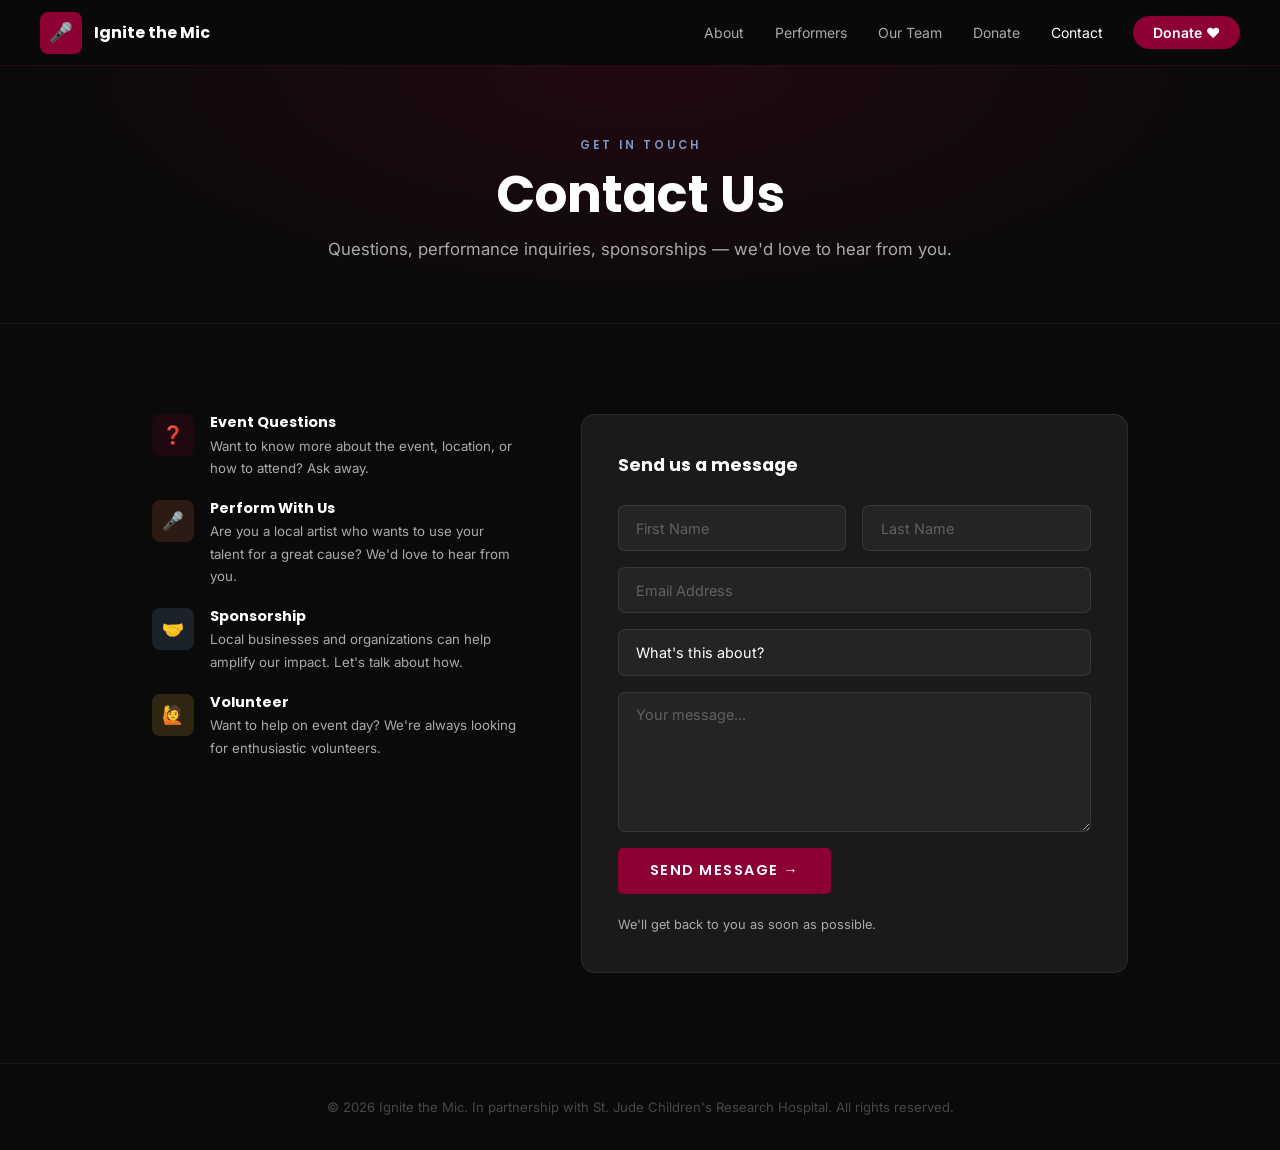
==== contact.html @ b8ed4cce "Add files via upload" ====
<!DOCTYPE html>
<html lang="en">
<head>
  <meta charset="UTF-8" />
  <meta name="viewport" content="width=device-width, initial-scale=1.0" />
  <title>Contact — Ignite the Mic</title>
  <link href="https://fonts.googleapis.com/css2?family=Poppins:wght@400;600;700;800&family=Inter:wght@400;500;600&display=swap" rel="stylesheet" />
  <link rel="stylesheet" href="shared.css" />
  <style>
    .contact-layout {
      display: grid;
      grid-template-columns: 1fr 1.5fr;
      gap: 4rem;
      align-items: start;
    }

    .contact-reasons { display: flex; flex-direction: column; gap: 1.25rem; }

    .contact-reason {
      display: flex;
      gap: 1rem;
      align-items: flex-start;
    }

    .reason-icon {
      width: 42px;
      height: 42px;
      border-radius: 8px;
      display: flex;
      align-items: center;
      justify-content: center;
      font-size: 1.1rem;
      flex-shrink: 0;
    }

    .contact-reason:nth-child(1) .reason-icon { background: rgba(141,0,52,0.15); }
    .contact-reason:nth-child(2) .reason-icon { background: rgba(224,123,63,0.15); }
    .contact-reason:nth-child(3) .reason-icon { background: rgba(121,171,217,0.15); }
    .contact-reason:nth-child(4) .reason-icon { background: rgba(247,196,64,0.15); }

    .reason-text h3 {
      font-size: 0.9rem;
      color: #fff;
      margin-bottom: 0.2rem;
      font-family: 'Poppins', sans-serif;
    }

    .reason-text p { font-size: 0.83rem; color: var(--text-muted); margin: 0; }

    /* Form */
    .contact-form-wrap {
      background: var(--dark3);
      border: 1px solid rgba(255,255,255,0.07);
      border-radius: 14px;
      padding: 2.25rem;
    }

    .form-title {
      font-family: 'Poppins', sans-serif;
      font-weight: 700;
      font-size: 1.1rem;
      color: #fff;
      margin-bottom: 1.5rem;
    }

    .contact-form { display: flex; flex-direction: column; gap: 1rem; }

    .form-row { display: grid; grid-template-columns: 1fr 1fr; gap: 1rem; }

    .contact-form input,
    .contact-form textarea,
    .contact-form select {
      width: 100%;
      padding: 0.85rem 1.1rem;
      background: var(--dark4);
      border: 1px solid rgba(255,255,255,0.09);
      border-radius: 7px;
      color: #fff;
      font-family: 'Inter', sans-serif;
      font-size: 0.9rem;
      outline: none;
      transition: border-color 0.2s;
      appearance: none;
    }

    .contact-form input::placeholder,
    .contact-form textarea::placeholder { color: rgba(255,255,255,0.28); }

    .contact-form input:focus,
    .contact-form textarea:focus,
    .contact-form select:focus { border-color: var(--red); }

    .contact-form select option { background: var(--dark3); }

    .contact-form textarea { min-height: 140px; resize: vertical; }

    .form-note {
      font-size: 0.8rem;
      color: var(--text-muted);
      margin-top: 0.25rem;
    }

    @media (max-width: 768px) {
      .contact-layout { grid-template-columns: 1fr; gap: 2.5rem; }
      .form-row { grid-template-columns: 1fr; }
    }
  </style>
</head>
<body>
  <nav>
    <a href="index.html" class="nav-brand">
      <div class="nav-logo-box">🎤</div>
      <span class="nav-name">Ignite the Mic</span>
    </a>
    <ul class="nav-links">
      <li><a href="index.html">About</a></li>
      <li><a href="performers.html">Performers</a></li>
      <li><a href="team.html">Our Team</a></li>
      <li><a href="donate.html">Donate</a></li>
      <li><a href="contact.html" class="active">Contact</a></li>
      <li><a href="donate.html" class="nav-donate-btn">Donate ♥</a></li>
    </ul>
  </nav>

  <main>
    <div class="page-hero">
      <div class="section-label" style="color:var(--blue)">Get in Touch</div>
      <h1>Contact Us</h1>
      <p>Questions, performance inquiries, sponsorships — we'd love to hear from you.</p>
    </div>

    <div class="section">
      <div class="contact-layout">

        <!-- LEFT: reasons -->
        <div class="contact-reasons">
          <div class="contact-reason">
            <div class="reason-icon">❓</div>
            <div class="reason-text">
              <h3>Event Questions</h3>
              <p>Want to know more about the event, location, or how to attend? Ask away.</p>
            </div>
          </div>
          <div class="contact-reason">
            <div class="reason-icon">🎤</div>
            <div class="reason-text">
              <h3>Perform With Us</h3>
              <p>Are you a local artist who wants to use your talent for a great cause? We'd love to hear from you.</p>
            </div>
          </div>
          <div class="contact-reason">
            <div class="reason-icon">🤝</div>
            <div class="reason-text">
              <h3>Sponsorship</h3>
              <p>Local businesses and organizations can help amplify our impact. Let's talk about how.</p>
            </div>
          </div>
          <div class="contact-reason">
            <div class="reason-icon">🙋</div>
            <div class="reason-text">
              <h3>Volunteer</h3>
              <p>Want to help on event day? We're always looking for enthusiastic volunteers.</p>
            </div>
          </div>
        </div>

        <!-- RIGHT: form -->
        <div class="contact-form-wrap">
          <div class="form-title">Send us a message</div>
          <form class="contact-form" onsubmit="handleSubmit(event)">
            <div class="form-row">
              <input type="text" placeholder="First Name" required />
              <input type="text" placeholder="Last Name" required />
            </div>
            <input type="email" placeholder="Email Address" required />
            <select required>
              <option value="" disabled selected>What's this about?</option>
              <option value="question">General Question</option>
              <option value="perform">I want to perform</option>
              <option value="sponsor">Sponsorship</option>
              <option value="volunteer">Volunteering</option>
              <option value="other">Other</option>
            </select>
            <textarea placeholder="Your message..."></textarea>
            <div>
              <button type="submit" class="btn">Send Message →</button>
            </div>
            <p class="form-note">We'll get back to you as soon as possible.</p>
          </form>
        </div>

      </div>
    </div>
  </main>

  <footer>
    <p>&copy; 2026 Ignite the Mic. In partnership with St. Jude Children's Research Hospital. All rights reserved.</p>
  </footer>

  <script>
    function handleSubmit(e) {
      e.preventDefault();
      alert("Thanks for reaching out! We'll get back to you soon.");
      e.target.reset();
    }
  </script>
</body>
</html>
---- shared.css ----
/* ── SHARED STYLES ── */
*, *::before, *::after { box-sizing: border-box; margin: 0; padding: 0; }

:root {
  --red: #8D0034;
  --red-light: #b0003f;
  --orange: #E07B3F;
  --yellow: #F7C440;
  --blue: #79ABD9;
  --grey: #DFE1DF;
  --dark: #0a0a0a;
  --dark2: #111111;
  --dark3: #1a1a1a;
  --dark4: #242424;
  --text: #e8e8e8;
  --text-muted: #aaaaaa;
}

html { scroll-behavior: smooth; }

body {
  font-family: 'Inter', sans-serif;
  font-size: 16px;
  line-height: 1.7;
  color: var(--text);
  background: var(--dark);
  min-height: 100vh;
  display: flex;
  flex-direction: column;
}

main { flex: 1; }

a { color: inherit; text-decoration: none; }

h1, h2, h3, h4 {
  font-family: 'Poppins', sans-serif;
  font-weight: 700;
  line-height: 1.2;
}

/* ── NAV ── */
nav {
  position: sticky;
  top: 0;
  z-index: 200;
  background: rgba(10,10,10,0.96);
  backdrop-filter: blur(12px);
  border-bottom: 1px solid rgba(141,0,52,0.25);
  padding: 0 2.5rem;
  display: flex;
  align-items: center;
  justify-content: space-between;
  height: 66px;
}

.nav-brand {
  display: flex;
  align-items: center;
  gap: 0.75rem;
  text-decoration: none;
}

.nav-logo-box {
  background: var(--red);
  width: 42px;
  height: 42px;
  border-radius: 8px;
  display: flex;
  align-items: center;
  justify-content: center;
  font-size: 1.2rem;
  flex-shrink: 0;
}

.nav-name {
  font-family: 'Poppins', sans-serif;
  font-weight: 700;
  font-size: 1rem;
  color: #fff;
}

.nav-links {
  list-style: none;
  display: flex;
  align-items: center;
  gap: 0.25rem;
}

.nav-links a {
  font-size: 0.875rem;
  color: var(--text-muted);
  padding: 0.4rem 0.85rem;
  border-radius: 6px;
  transition: color 0.2s, background 0.2s;
  font-family: 'Inter', sans-serif;
}

.nav-links a:hover { color: #fff; background: rgba(255,255,255,0.06); }
.nav-links a.active { color: #fff; }

.nav-donate-btn {
  background: var(--red) !important;
  color: #fff !important;
  padding: 0.5rem 1.25rem !important;
  border-radius: 999px !important;
  font-weight: 600 !important;
  margin-left: 0.75rem;
  transition: background 0.2s, box-shadow 0.2s !important;
}

.nav-donate-btn:hover {
  background: var(--red-light) !important;
  box-shadow: 0 0 16px rgba(141,0,52,0.45) !important;
  color: #fff !important;
}

/* ── ORNAMENT ── */
.ornament {
  display: flex;
  align-items: center;
  justify-content: center;
  gap: 0.6rem;
  padding: 0.75rem 0;
  color: var(--red);
  font-size: 1rem;
  opacity: 0.7;
}

.ornament::before, .ornament::after {
  content: '';
  display: block;
  width: 80px;
  height: 1px;
  background: linear-gradient(90deg, transparent, var(--red));
}

.ornament::after {
  background: linear-gradient(90deg, var(--red), transparent);
}

/* ── SECTION BASE ── */
.section {
  padding: 90px 2rem;
  max-width: 1040px;
  margin: 0 auto;
}

.section-label {
  font-size: 0.72rem;
  letter-spacing: 3px;
  text-transform: uppercase;
  font-family: 'Poppins', sans-serif;
  font-weight: 600;
  margin-bottom: 0.5rem;
}

.section h2 {
  font-size: clamp(1.9rem, 4vw, 2.6rem);
  color: #fff;
  margin-bottom: 1rem;
}

.section > p {
  color: var(--text-muted);
  max-width: 660px;
  margin-bottom: 2.5rem;
}

/* ── BUTTONS ── */
.btn {
  display: inline-flex;
  align-items: center;
  justify-content: center;
  gap: 0.5rem;
  padding: 0.8rem 2rem;
  background: var(--red);
  color: #fff;
  font-family: 'Poppins', sans-serif;
  font-size: 0.9rem;
  font-weight: 600;
  border: none;
  border-radius: 5px;
  cursor: pointer;
  transition: background 0.2s, box-shadow 0.2s;
  text-transform: uppercase;
  letter-spacing: 1.5px;
  text-decoration: none;
}

.btn:hover {
  background: var(--red-light);
  box-shadow: 0 0 20px rgba(141,0,52,0.45);
  color: #fff;
}

.btn-orange {
  background: var(--orange);
}
.btn-orange:hover {
  background: #c96a30;
  box-shadow: 0 0 20px rgba(224,123,63,0.4);
}

.btn-outline {
  background: transparent;
  border: 1.5px solid var(--red);
  color: #fff;
}
.btn-outline:hover { background: var(--red); }

/* ── FOOTER ── */
footer {
  text-align: center;
  padding: 2rem;
  font-size: 0.82rem;
  color: rgba(255,255,255,0.25);
  border-top: 1px solid rgba(255,255,255,0.06);
}

/* ── PAGE HERO BANNER (non-index pages) ── */
.page-hero {
  padding: 70px 2rem 60px;
  text-align: center;
  border-bottom: 1px solid rgba(255,255,255,0.06);
  position: relative;
  overflow: hidden;
}

.page-hero::before {
  content: '';
  position: absolute;
  inset: 0;
  background: radial-gradient(ellipse at 50% 0%, rgba(141,0,52,0.18) 0%, transparent 70%);
  pointer-events: none;
}

.page-hero h1 {
  font-size: clamp(2rem, 5vw, 3.2rem);
  color: #fff;
  margin-bottom: 0.6rem;
  position: relative;
}

.page-hero p {
  color: var(--text-muted);
  font-size: 1.05rem;
  position: relative;
}

/* ── RESPONSIVE NAV ── */
@media (max-width: 768px) {
  nav { padding: 0 1.25rem; }
  .nav-links { gap: 0; }
  .nav-links li:not(:last-child) { display: none; }
  .section { padding: 60px 1.25rem; }
}
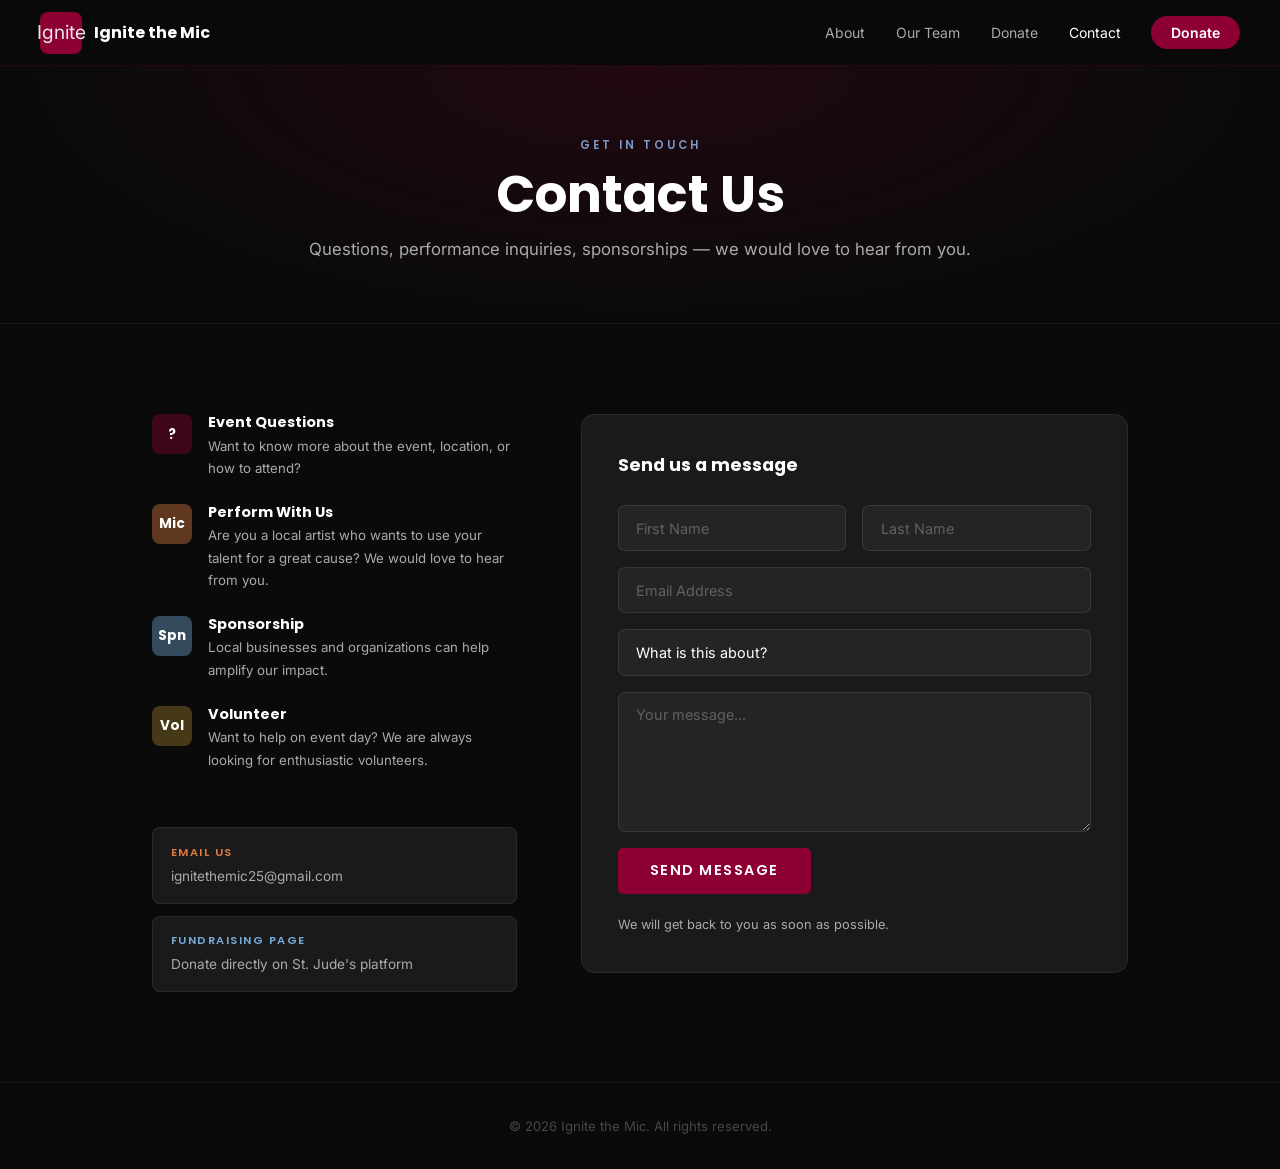
==== commit 9e0a7f5c: "Update contact.html" ====
--- a/contact.html
+++ b/contact.html
@@ -14,40 +14,55 @@
       align-items: start;
     }
 
-    .contact-reasons { display: flex; flex-direction: column; gap: 1.25rem; }
-
-    .contact-reason {
-      display: flex;
-      gap: 1rem;
-      align-items: flex-start;
-    }
+    .contact-reasons { display: flex; flex-direction: column; gap: 1.5rem; }
+
+    .contact-reason { display: flex; gap: 1rem; align-items: flex-start; }
 
     .reason-icon {
-      width: 42px;
-      height: 42px;
+      width: 40px;
+      height: 40px;
       border-radius: 8px;
       display: flex;
       align-items: center;
       justify-content: center;
-      font-size: 1.1rem;
+      font-size: 0.85rem;
+      font-family: 'Poppins', sans-serif;
+      font-weight: 700;
       flex-shrink: 0;
-    }
-
-    .contact-reason:nth-child(1) .reason-icon { background: rgba(141,0,52,0.15); }
-    .contact-reason:nth-child(2) .reason-icon { background: rgba(224,123,63,0.15); }
-    .contact-reason:nth-child(3) .reason-icon { background: rgba(121,171,217,0.15); }
-    .contact-reason:nth-child(4) .reason-icon { background: rgba(247,196,64,0.15); }
-
-    .reason-text h3 {
-      font-size: 0.9rem;
       color: #fff;
-      margin-bottom: 0.2rem;
-      font-family: 'Poppins', sans-serif;
-    }
-
+    }
+
+    .contact-reason:nth-child(1) .reason-icon { background: rgba(141,0,52,0.4); }
+    .contact-reason:nth-child(2) .reason-icon { background: rgba(224,123,63,0.4); }
+    .contact-reason:nth-child(3) .reason-icon { background: rgba(121,171,217,0.4); }
+    .contact-reason:nth-child(4) .reason-icon { background: rgba(247,196,64,0.25); }
+
+    .reason-text h3 { font-size: 0.9rem; color: #fff; margin-bottom: 0.2rem; font-family: 'Poppins', sans-serif; }
     .reason-text p { font-size: 0.83rem; color: var(--text-muted); margin: 0; }
 
-    /* Form */
+    .quick-links { margin-top: 2rem; display: flex; flex-direction: column; gap: 0.75rem; }
+
+    .quick-link {
+      display: flex;
+      align-items: center;
+      gap: 0.75rem;
+      padding: 0.9rem 1.1rem;
+      background: var(--dark3);
+      border: 1px solid rgba(255,255,255,0.07);
+      border-radius: 8px;
+      color: var(--text);
+      font-size: 0.875rem;
+      transition: border-color 0.2s, transform 0.2s;
+      text-decoration: none;
+    }
+
+    .quick-link:hover { border-color: var(--red); transform: translateX(3px); color: #fff; }
+
+    .quick-link-label { font-size: 0.7rem; text-transform: uppercase; letter-spacing: 1.5px; font-family: 'Poppins', sans-serif; font-weight: 600; margin-bottom: 0.15rem; }
+    .quick-link:nth-child(1) .quick-link-label { color: var(--orange); }
+    .quick-link:nth-child(2) .quick-link-label { color: var(--blue); }
+    .quick-link span { font-size: 0.85rem; color: var(--text-muted); }
+
     .contact-form-wrap {
       background: var(--dark3);
       border: 1px solid rgba(255,255,255,0.07);
@@ -55,13 +70,7 @@
       padding: 2.25rem;
     }
 
-    .form-title {
-      font-family: 'Poppins', sans-serif;
-      font-weight: 700;
-      font-size: 1.1rem;
-      color: #fff;
-      margin-bottom: 1.5rem;
-    }
+    .form-title { font-family: 'Poppins', sans-serif; font-weight: 700; font-size: 1.1rem; color: #fff; margin-bottom: 1.5rem; }
 
     .contact-form { display: flex; flex-direction: column; gap: 1rem; }
 
@@ -85,20 +94,12 @@
 
     .contact-form input::placeholder,
     .contact-form textarea::placeholder { color: rgba(255,255,255,0.28); }
-
     .contact-form input:focus,
     .contact-form textarea:focus,
     .contact-form select:focus { border-color: var(--red); }
-
     .contact-form select option { background: var(--dark3); }
-
     .contact-form textarea { min-height: 140px; resize: vertical; }
-
-    .form-note {
-      font-size: 0.8rem;
-      color: var(--text-muted);
-      margin-top: 0.25rem;
-    }
+    .form-note { font-size: 0.8rem; color: var(--text-muted); margin-top: 0.25rem; }
 
     @media (max-width: 768px) {
       .contact-layout { grid-template-columns: 1fr; gap: 2.5rem; }
@@ -109,16 +110,15 @@
 <body>
   <nav>
     <a href="index.html" class="nav-brand">
-      <div class="nav-logo-box">🎤</div>
+      <div class="nav-logo-box">Ignite</div>
       <span class="nav-name">Ignite the Mic</span>
     </a>
     <ul class="nav-links">
       <li><a href="index.html">About</a></li>
-      <li><a href="performers.html">Performers</a></li>
       <li><a href="team.html">Our Team</a></li>
       <li><a href="donate.html">Donate</a></li>
       <li><a href="contact.html" class="active">Contact</a></li>
-      <li><a href="donate.html" class="nav-donate-btn">Donate ♥</a></li>
+      <li><a href="donate.html" class="nav-donate-btn">Donate</a></li>
     </ul>
   </nav>
 
@@ -126,45 +126,58 @@
     <div class="page-hero">
       <div class="section-label" style="color:var(--blue)">Get in Touch</div>
       <h1>Contact Us</h1>
-      <p>Questions, performance inquiries, sponsorships — we'd love to hear from you.</p>
+      <p>Questions, performance inquiries, sponsorships — we would love to hear from you.</p>
     </div>
 
     <div class="section">
       <div class="contact-layout">
 
-        <!-- LEFT: reasons -->
         <div class="contact-reasons">
           <div class="contact-reason">
-            <div class="reason-icon">❓</div>
+            <div class="reason-icon">?</div>
             <div class="reason-text">
               <h3>Event Questions</h3>
-              <p>Want to know more about the event, location, or how to attend? Ask away.</p>
-            </div>
-          </div>
-          <div class="contact-reason">
-            <div class="reason-icon">🎤</div>
+              <p>Want to know more about the event, location, or how to attend?</p>
+            </div>
+          </div>
+          <div class="contact-reason">
+            <div class="reason-icon">Mic</div>
             <div class="reason-text">
               <h3>Perform With Us</h3>
-              <p>Are you a local artist who wants to use your talent for a great cause? We'd love to hear from you.</p>
-            </div>
-          </div>
-          <div class="contact-reason">
-            <div class="reason-icon">🤝</div>
+              <p>Are you a local artist who wants to use your talent for a great cause? We would love to hear from you.</p>
+            </div>
+          </div>
+          <div class="contact-reason">
+            <div class="reason-icon">Spn</div>
             <div class="reason-text">
               <h3>Sponsorship</h3>
-              <p>Local businesses and organizations can help amplify our impact. Let's talk about how.</p>
-            </div>
-          </div>
-          <div class="contact-reason">
-            <div class="reason-icon">🙋</div>
+              <p>Local businesses and organizations can help amplify our impact.</p>
+            </div>
+          </div>
+          <div class="contact-reason">
+            <div class="reason-icon">Vol</div>
             <div class="reason-text">
               <h3>Volunteer</h3>
-              <p>Want to help on event day? We're always looking for enthusiastic volunteers.</p>
-            </div>
+              <p>Want to help on event day? We are always looking for enthusiastic volunteers.</p>
+            </div>
+          </div>
+
+          <div class="quick-links">
+            <a href="mailto:ignitethemic25@gmail.com" class="quick-link">
+              <div>
+                <div class="quick-link-label">Email Us</div>
+                <span>ignitethemic25@gmail.com</span>
+              </div>
+            </a>
+            <a href="https://www.stjude.org/donate" target="_blank" class="quick-link">
+              <div>
+                <div class="quick-link-label">Fundraising Page</div>
+                <span>Donate directly on St. Jude's platform</span>
+              </div>
+            </a>
           </div>
         </div>
 
-        <!-- RIGHT: form -->
         <div class="contact-form-wrap">
           <div class="form-title">Send us a message</div>
           <form class="contact-form" onsubmit="handleSubmit(event)">
@@ -174,7 +187,7 @@
             </div>
             <input type="email" placeholder="Email Address" required />
             <select required>
-              <option value="" disabled selected>What's this about?</option>
+              <option value="" disabled selected>What is this about?</option>
               <option value="question">General Question</option>
               <option value="perform">I want to perform</option>
               <option value="sponsor">Sponsorship</option>
@@ -183,9 +196,9 @@
             </select>
             <textarea placeholder="Your message..."></textarea>
             <div>
-              <button type="submit" class="btn">Send Message →</button>
-            </div>
-            <p class="form-note">We'll get back to you as soon as possible.</p>
+              <button type="submit" class="btn">Send Message</button>
+            </div>
+            <p class="form-note">We will get back to you as soon as possible.</p>
           </form>
         </div>
 
@@ -194,7 +207,7 @@
   </main>
 
   <footer>
-    <p>&copy; 2026 Ignite the Mic. In partnership with St. Jude Children's Research Hospital. All rights reserved.</p>
+    <p>&copy; 2026 Ignite the Mic. All rights reserved.</p>
   </footer>
 
   <script>
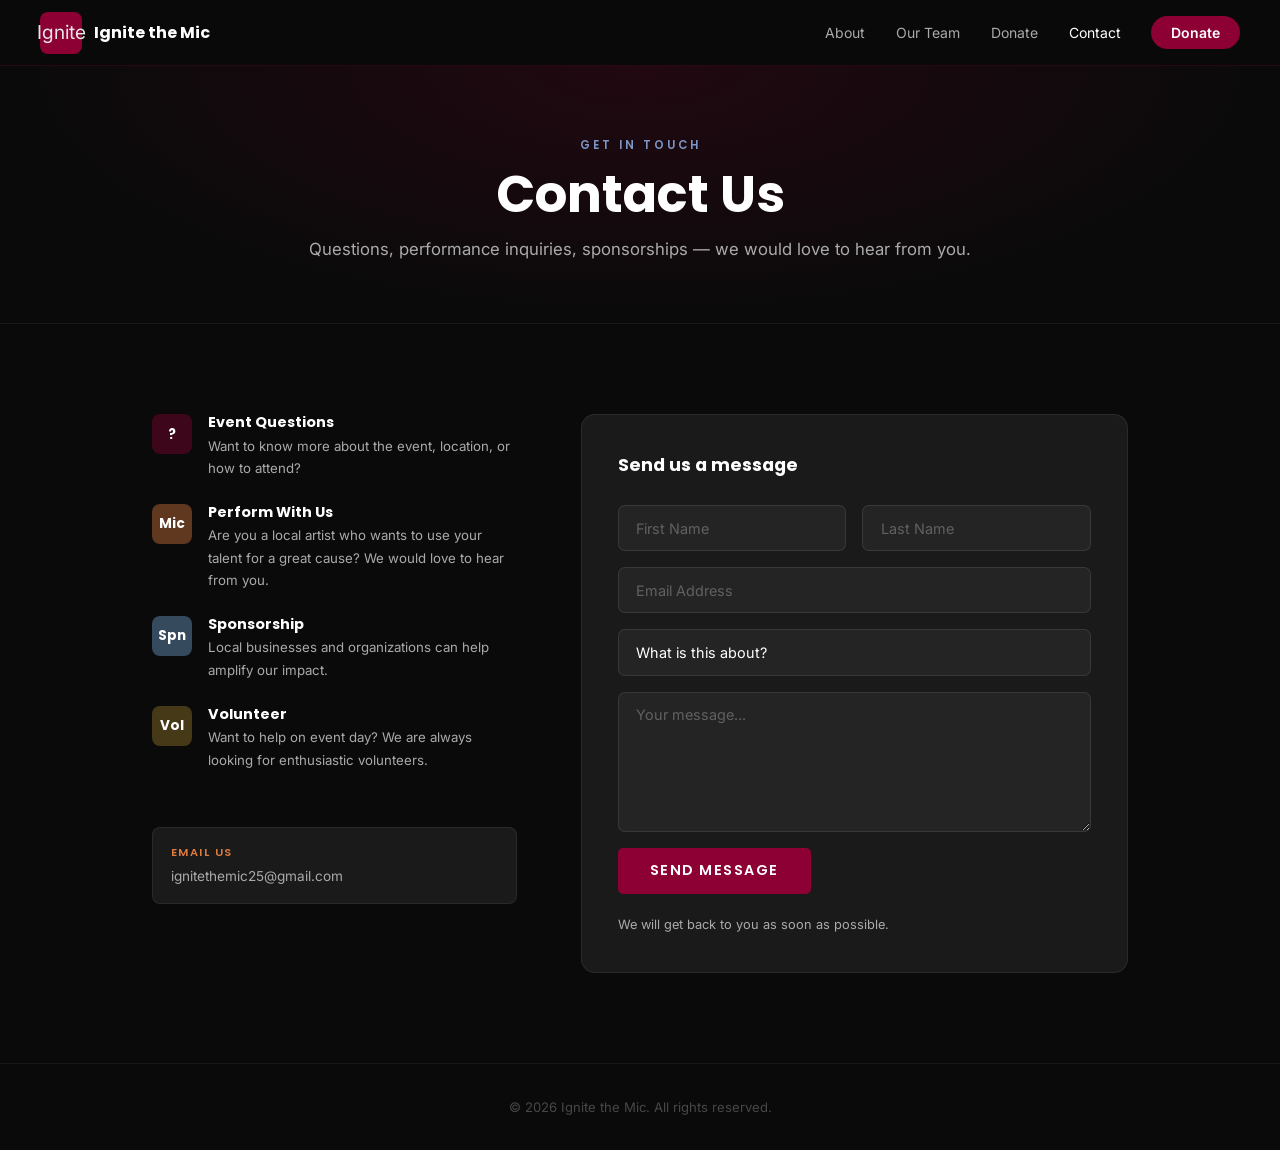
==== commit b8cce72c: "Update contact.html" ====
--- a/contact.html
+++ b/contact.html
@@ -169,12 +169,7 @@
                 <span>ignitethemic25@gmail.com</span>
               </div>
             </a>
-            <a href="https://www.stjude.org/donate" target="_blank" class="quick-link">
-              <div>
-                <div class="quick-link-label">Fundraising Page</div>
-                <span>Donate directly on St. Jude's platform</span>
-              </div>
-            </a>
+
           </div>
         </div>
 
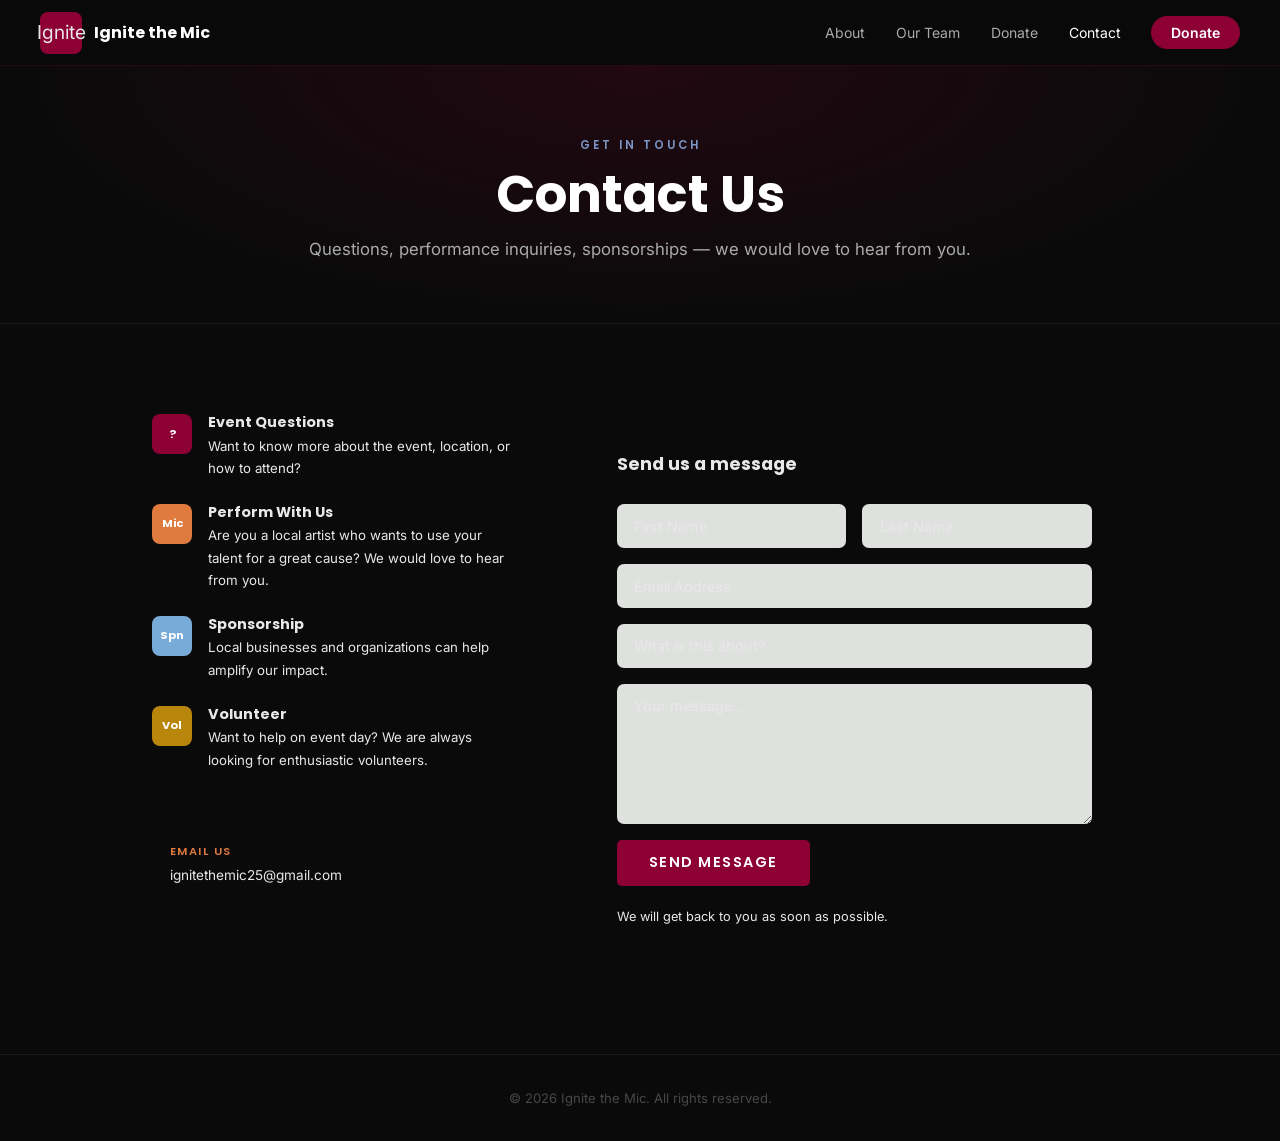
==== commit b36fcb90: "fix contact.html" ====
--- a/contact.html
+++ b/contact.html
@@ -3,7 +3,7 @@
 <head>
   <meta charset="UTF-8" />
   <meta name="viewport" content="width=device-width, initial-scale=1.0" />
-  <title>Contact — Ignite the Mic</title>
+  <title>Contact us! Ignite the Mic</title>
   <link href="https://fonts.googleapis.com/css2?family=Poppins:wght@400;600;700;800&family=Inter:wght@400;500;600&display=swap" rel="stylesheet" />
   <link rel="stylesheet" href="shared.css" />
   <style>
@@ -15,97 +15,79 @@
     }
 
     .contact-reasons { display: flex; flex-direction: column; gap: 1.5rem; }
-
     .contact-reason { display: flex; gap: 1rem; align-items: flex-start; }
 
     .reason-icon {
-      width: 40px;
-      height: 40px;
-      border-radius: 8px;
-      display: flex;
-      align-items: center;
-      justify-content: center;
-      font-size: 0.85rem;
-      font-family: 'Poppins', sans-serif;
-      font-weight: 700;
-      flex-shrink: 0;
-      color: #fff;
+      width: 40px; height: 40px; border-radius: 8px;
+      display: flex; align-items: center; justify-content: center;
+      font-family: 'Poppins', sans-serif; font-size: 0.7rem; font-weight: 700;
+      flex-shrink: 0; color: #fff;
     }
 
-    .contact-reason:nth-child(1) .reason-icon { background: rgba(141,0,52,0.4); }
-    .contact-reason:nth-child(2) .reason-icon { background: rgba(224,123,63,0.4); }
-    .contact-reason:nth-child(3) .reason-icon { background: rgba(121,171,217,0.4); }
-    .contact-reason:nth-child(4) .reason-icon { background: rgba(247,196,64,0.25); }
+    .contact-reason:nth-child(1) .reason-icon { background: var(--red); }
+    .contact-reason:nth-child(2) .reason-icon { background: var(--orange); }
+    .contact-reason:nth-child(3) .reason-icon { background: var(--blue); }
+    .contact-reason:nth-child(4) .reason-icon { background: #b8860b; }
 
-    .reason-text h3 { font-size: 0.9rem; color: #fff; margin-bottom: 0.2rem; font-family: 'Poppins', sans-serif; }
-    .reason-text p { font-size: 0.83rem; color: var(--text-muted); margin: 0; }
+    .reason-text h3 { font-size: 0.9rem; color: var(--dark-text); margin-bottom: 0.2rem; font-family: 'Poppins', sans-serif; }
+    .reason-text p { font-size: 0.83rem; color: var(--muted-text); margin: 0; }
 
     .quick-links { margin-top: 2rem; display: flex; flex-direction: column; gap: 0.75rem; }
 
     .quick-link {
-      display: flex;
-      align-items: center;
-      gap: 0.75rem;
+      display: flex; align-items: center; gap: 0.75rem;
       padding: 0.9rem 1.1rem;
-      background: var(--dark3);
-      border: 1px solid rgba(255,255,255,0.07);
-      border-radius: 8px;
-      color: var(--text);
+      background: var(--white);
+      border: 1px solid var(--card-border);
+      border-radius: 8px; color: var(--dark-text);
       font-size: 0.875rem;
-      transition: border-color 0.2s, transform 0.2s;
+      transition: border-color 0.2s, transform 0.2s, box-shadow 0.2s;
       text-decoration: none;
     }
 
-    .quick-link:hover { border-color: var(--red); transform: translateX(3px); color: #fff; }
+    .quick-link:hover { border-color: var(--red); transform: translateX(3px); box-shadow: 0 2px 12px rgba(0,0,0,0.08); }
 
-    .quick-link-label { font-size: 0.7rem; text-transform: uppercase; letter-spacing: 1.5px; font-family: 'Poppins', sans-serif; font-weight: 600; margin-bottom: 0.15rem; }
-    .quick-link:nth-child(1) .quick-link-label { color: var(--orange); }
-    .quick-link:nth-child(2) .quick-link-label { color: var(--blue); }
-    .quick-link span { font-size: 0.85rem; color: var(--text-muted); }
+    .quick-link-label { font-size: 0.7rem; text-transform: uppercase; letter-spacing: 1.5px; font-family: 'Poppins', sans-serif; font-weight: 600; margin-bottom: 0.15rem; color: var(--orange); }
+    .quick-link span { font-size: 0.85rem; color: var(--muted-text); }
 
     .contact-form-wrap {
-      background: var(--dark3);
-      border: 1px solid rgba(255,255,255,0.07);
+      background: var(--white);
+      border: 1px solid var(--card-border);
       border-radius: 14px;
       padding: 2.25rem;
+      box-shadow: 0 2px 16px rgba(0,0,0,0.06);
     }
 
-    .form-title { font-family: 'Poppins', sans-serif; font-weight: 700; font-size: 1.1rem; color: #fff; margin-bottom: 1.5rem; }
+    .form-title { font-family: 'Poppins', sans-serif; font-weight: 700; font-size: 1.1rem; color: var(--dark-text); margin-bottom: 1.5rem; }
 
     .contact-form { display: flex; flex-direction: column; gap: 1rem; }
-
     .form-row { display: grid; grid-template-columns: 1fr 1fr; gap: 1rem; }
 
     .contact-form input,
     .contact-form textarea,
     .contact-form select {
-      width: 100%;
-      padding: 0.85rem 1.1rem;
-      background: var(--dark4);
-      border: 1px solid rgba(255,255,255,0.09);
-      border-radius: 7px;
-      color: #fff;
-      font-family: 'Inter', sans-serif;
-      font-size: 0.9rem;
-      outline: none;
-      transition: border-color 0.2s;
-      appearance: none;
+      width: 100%; padding: 0.85rem 1.1rem;
+      background: var(--grey);
+      border: 1px solid var(--grey-dark);
+      border-radius: 7px; color: var(--dark-text);
+      font-family: 'Inter', sans-serif; font-size: 0.9rem;
+      outline: none; transition: border-color 0.2s; appearance: none;
     }
 
     .contact-form input::placeholder,
-    .contact-form textarea::placeholder { color: rgba(255,255,255,0.28); }
+    .contact-form textarea::placeholder { color: var(--muted-text); }
     .contact-form input:focus,
     .contact-form textarea:focus,
-    .contact-form select:focus { border-color: var(--red); }
-    .contact-form select option { background: var(--dark3); }
+    .contact-form select:focus { border-color: var(--red); background: var(--white); }
+    .contact-form select option { background: var(--white); }
     .contact-form textarea { min-height: 140px; resize: vertical; }
-    .form-note { font-size: 0.8rem; color: var(--text-muted); margin-top: 0.25rem; }
+    .form-note { font-size: 0.8rem; color: var(--muted-text); margin-top: 0.25rem; }
 
     @media (max-width: 768px) {
       .contact-layout { grid-template-columns: 1fr; gap: 2.5rem; }
       .form-row { grid-template-columns: 1fr; }
     }
-  </style>
+</style>
 </head>
 <body>
   <nav>
@@ -175,7 +157,7 @@
 
         <div class="contact-form-wrap">
           <div class="form-title">Send us a message</div>
-          <form class="contact-form" onsubmit="handleSubmit(event)">
+          <form class="contact-form" action="https://formspree.io/f/xrenbdgj" method="POST">
             <div class="form-row">
               <input type="text" placeholder="First Name" required />
               <input type="text" placeholder="Last Name" required />
@@ -205,12 +187,6 @@
     <p>&copy; 2026 Ignite the Mic. All rights reserved.</p>
   </footer>
 
-  <script>
-    function handleSubmit(e) {
-      e.preventDefault();
-      alert("Thanks for reaching out! We'll get back to you soon.");
-      e.target.reset();
-    }
-  </script>
+
 </body>
 </html>
